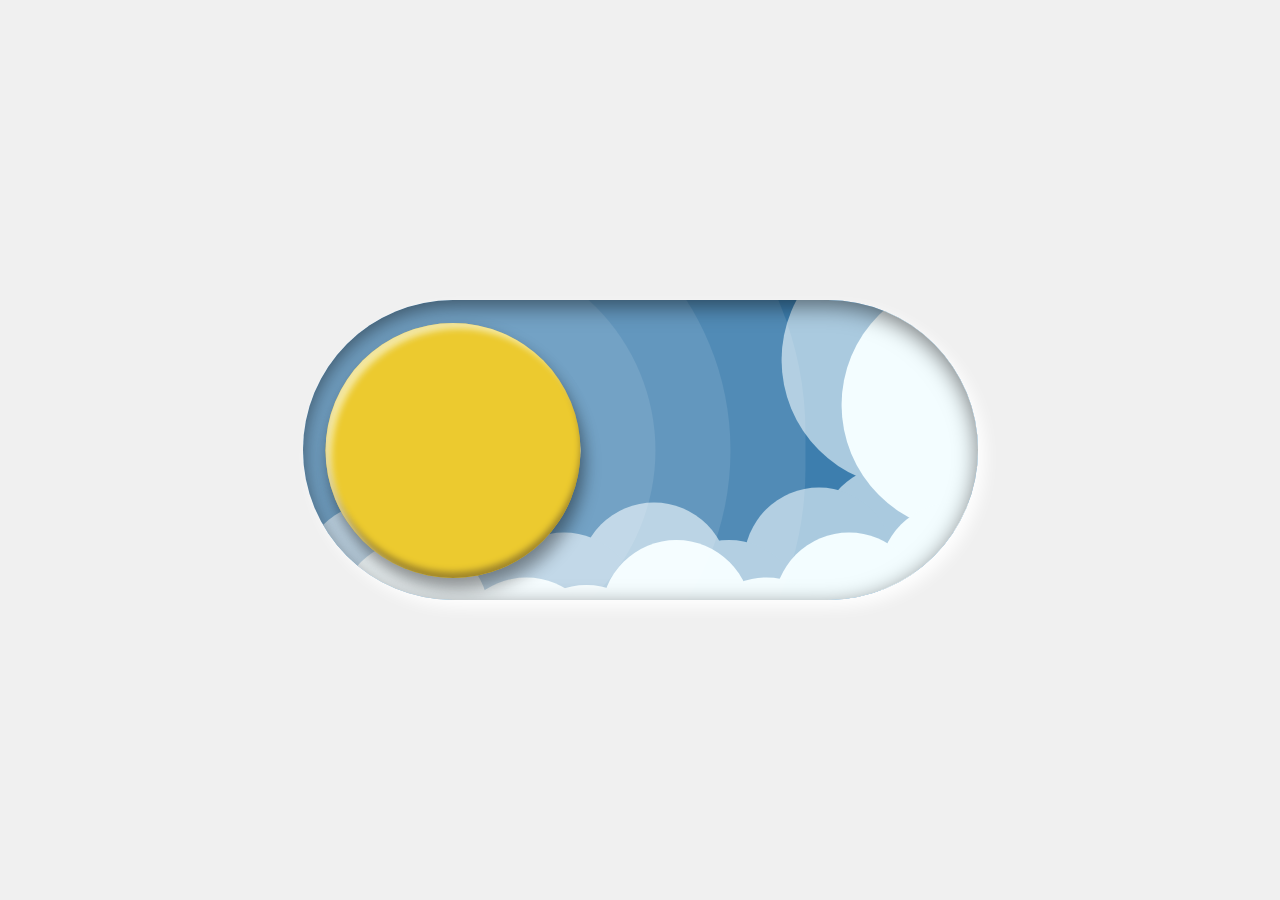
==== theme-toggle/index.html @ 1fe3fe06 "Add theme toggle component" ====
<!doctype html>
<html lang="zh-CN">
<head>
  <meta charset="UTF-8">
  <meta name="viewport" content="width=device-width, initial-scale=1.0">
  <title>Animated Day/Night Theme Toggle</title>
  <link rel="stylesheet" href="style.css">
</head>
<body>
  <button class="theme-toggle" id="theme-toggle-btn" role="switch" aria-checked="false" aria-label="Switch to dark theme">
    <div class="theme-toggle__container">
      <div class="theme-toggle__clouds"></div>
      <div class="theme-toggle__stars">
        <svg xmlns="http://www.w3.org/2000/svg" viewBox="0 0 144 55" fill="none">
          <path fill-rule="evenodd" clip-rule="evenodd" d="M135.831 3.00688C135.055 3.85027 134.111 4.29946 133 4.35447C134.111 4.40947 135.055 4.85867 135.831 5.71123C136.607 6.55462 136.996 7.56303 136.996 8.72727C136.996 7.95722 137.172 7.25134 137.525 6.59129C137.886 5.93124 138.372 5.39954 138.98 5.00535C139.598 4.60199 140.268 4.39114 141 4.35447C139.88 4.2903 138.936 3.85027 138.16 3.00688C137.384 2.16348 136.996 1.16425 136.996 0C136.996 1.16425 136.607 2.16348 135.831 3.00688ZM31 23.3545C32.1114 23.2995 33.0551 22.8503 33.8313 22.0069C34.6075 21.1635 34.9956 20.1642 34.9956 19C34.9956 20.1642 35.3837 21.1635 36.1599 22.0069C36.9361 22.8503 37.8798 23.2903 39 23.3545C38.2679 23.3911 37.5976 23.602 36.9802 24.0053C36.3716 24.3995 35.8864 24.9312 35.5248 25.5913C35.172 26.2513 34.9956 26.9572 34.9956 27.7273C34.9956 26.563 34.6075 25.5546 33.8313 24.7112C33.0551 23.8587 32.1114 23.4095 31 23.3545ZM0 36.3545C1.11136 36.2995 2.05513 35.8503 2.83131 35.0069C3.6075 34.1635 3.99559 33.1642 3.99559 32C3.99559 33.1642 4.38368 34.1635 5.15987 35.0069C5.93605 35.8503 6.87982 36.2903 8 36.3545C7.26792 36.3911 6.59757 36.602 5.98015 37.0053C5.37155 37.3995 4.88644 37.9312 4.52481 38.5913C4.172 39.2513 3.99559 39.9572 3.99559 40.7273C3.99559 39.563 3.6075 38.5546 2.83131 37.7112C2.05513 36.8587 1.11136 36.4095 0 36.3545ZM56.8313 24.0069C56.0551 24.8503 55.1114 25.2995 54 25.3545C55.1114 25.4095 56.0551 25.8587 56.8313 26.7112C57.6075 27.5546 57.9956 28.563 57.9956 29.7273C57.9956 28.9572 58.172 28.2513 58.5248 27.5913C58.8864 26.9312 59.3716 26.3995 59.9802 26.0053C60.5976 25.602 61.2679 25.3911 62 25.3545C60.8798 25.2903 59.9361 24.8503 59.1599 24.0069C58.3837 23.1635 57.9956 22.1642 57.9956 21C57.9956 22.1642 57.6075 23.1635 56.8313 24.0069ZM81 25.3545C82.1114 25.2995 83.0551 24.8503 83.8313 24.0069C84.6075 23.1635 84.9956 22.1642 84.9956 21C84.9956 22.1642 85.3837 23.1635 86.1599 24.0069C86.9361 24.8503 87.8798 25.2903 89 25.3545C88.2679 25.3911 87.5976 25.602 86.9802 26.0053C86.3716 26.3995 85.8864 26.9312 85.5248 27.5913C85.172 28.2513 84.9956 28.9572 84.9956 29.7273C84.9956 28.563 84.6075 27.5546 83.8313 26.7112C83.0551 25.8587 82.1114 25.4095 81 25.3545ZM136 36.3545C137.111 36.2995 138.055 35.8503 138.831 35.0069C139.607 34.1635 139.996 33.1642 139.996 32C139.996 33.1642 140.384 34.1635 141.16 35.0069C141.936 35.8503 142.88 36.2903 144 36.3545C143.268 36.3911 142.598 36.602 141.98 37.0053C141.372 37.3995 140.886 37.9312 140.525 38.5913C140.172 39.2513 139.996 39.9572 139.996 40.7273C139.996 39.563 139.607 38.5546 138.831 37.7112C138.055 36.8587 137.111 36.4095 136 36.3545ZM101.831 49.0069C101.055 49.8503 100.111 50.2995 99 50.3545C100.111 50.4095 101.055 50.8587 101.831 51.7112C102.607 52.5546 102.996 53.563 102.996 54.7273C102.996 53.9572 103.172 53.2513 103.525 52.5913C103.886 51.9312 104.372 51.3995 104.98 51.0053C105.598 50.602 106.268 50.3911 107 50.3545C105.88 50.2903 104.936 49.8503 104.16 49.0069C103.384 48.1635 102.996 47.1642 102.996 46C102.996 47.1642 102.607 48.1635 101.831 49.0069Z" fill="currentColor"></path>
        </svg>
      </div>
      <div class="theme-toggle__sun">
        <div class="theme-toggle__moon-mask">
          <div class="theme-toggle__crater"></div>
          <div class="theme-toggle__crater"></div>
          <div class="theme-toggle__crater"></div>
        </div>
      </div>
    </div>
  </button>
  <script src="script.js"></script>
</body>
</html>
---- theme-toggle/style.css ----
*,
*::before,
*::after {
  box-sizing: border-box;
  margin: 0;
  padding: 0;
}
:root {
  --bg-color: #f0f0f0;
  --transition-standard: 0.3s ease;
  --tutorial-link-color: rgba(29, 31, 44, 0.48);
  --tutorial-link-hover-color: rgba(29, 31, 44, 0.88);
  --tutorial-link-focus-color: rgba(61, 126, 174, 0.42);
}

html.dark {
  --bg-color: #000;
  --tutorial-link-color: rgba(255, 255, 255, 0.52);
  --tutorial-link-hover-color: rgba(255, 255, 255, 0.9);
  --tutorial-link-focus-color: rgba(196, 201, 209, 0.38);
}
body {
  display: grid;
  place-content: center;
  height: 100vh;
  background-color: var(--bg-color);
  transition: background-color var(--transition-standard);
}

.tutorial-links {
  position: fixed;
  top: 1rem;
  left: 1rem;
  z-index: 10;
  display: flex;
  align-items: center;
  gap: 0.625rem;
}
.tutorial-link {
  display: inline-grid;
  place-items: center;
  width: 2.25rem;
  height: 2.25rem;
  color: var(--tutorial-link-color);
  border-radius: 0.5rem;
  opacity: 0.78;
  transition: color var(--transition-standard),
    opacity var(--transition-standard), transform var(--transition-standard);
}

.tutorial-link:hover {
  color: var(--tutorial-link-hover-color);
  opacity: 1;
  transform: translateY(-1px);
}
.tutorial-link:focus-visible {
  outline: 2px solid var(--tutorial-link-focus-color);
  outline-offset: 0.25rem;
}

.tutorial-link svg {
  width: 1.35rem;
  height: 1.35rem;
  display: block;
}

.theme-toggle {
  --base-scale: 120px;
  --toggle-width: 5.625em;
  --toggle-height: 2.5em;
  --radius-pill: 100em;
  --sun-diameter: 2.125em;
  --sun-offset: calc((var(--toggle-height) - var(--sun-diameter)) / 2);
  --bg-toggle-light: #3d7eae;
  --bg-toggle-dark: #1d1f2c;
  --color-sun: #ecca2f;
  --color-moon: #c4c9d1;
  --color-crater: #959db1;
  --color-star: #fff;
  --color-cloud-front: #f3fdff;
  --color-cloud-back: #aacadf;

  --shadow-primary: rgba(0, 0, 0, 0.25);
  --shadow-highlight: rgba(255, 255, 255, 0.94);
  --halo-color: rgba(255, 255, 255, 0.1);
}

.theme-toggle {
  font-size: var(--base-scale);
  background: none;
  border: none;
}
.theme-toggle__container {
  width: var(--toggle-width);
  height: var(--toggle-height);
  background-color: var(--bg-toggle-light);
  border-radius: var(--radius-pill);
  cursor: pointer;

  position: relative;

  transition: background-color var(--transition-standard);

  overflow: hidden;

  box-shadow: 0.06em 0.06em 0.125em var(--shadow-highlight);
}

html.dark .theme-toggle__container {
  background-color: var(--bg-toggle-dark);
}
.theme-toggle__container::after {
  content: "";
  position: absolute;
  inset: 0;
  box-shadow: 0em 0.05em 0.187em rgba(0, 0, 0, 0.5) inset;
  border-radius: var(--radius-pill);
  pointer-events: none;
}

.theme-toggle__sun {
  width: var(--sun-diameter);
  height: var(--sun-diameter);
  background-color: var(--color-sun);
  border-radius: 50%;

  position: absolute;
  top: var(--sun-offset);
  transform: translateX(var(--sun-offset));
  box-shadow: 0.05em 0.125em 0.125em var(--shadow-primary),
    0em 0.05em 0.125em var(--shadow-primary),
    0.05em 0.05em 0.05em 0em rgba(254, 255, 239, 0.61) inset,
    0em -0.05em 0.05em 0em #a1872a inset, 0 0 0 0.625em var(--halo-color),
    0 0 0 1.25em var(--halo-color), 0 0 0 1.875em var(--halo-color);

  transition: transform var(--transition-standard);

  overflow: hidden;
}
html.dark .theme-toggle__container .theme-toggle__sun {
  transform: translateX(
    calc(var(--toggle-width) - var(--sun-diameter) - var(--sun-offset))
  );
}

.theme-toggle__moon-mask {
  position: relative;
  width: 100%;
  height: 100%;
  background-color: var(--color-moon);
  border-radius: inherit;
  transform: translateX(100%);
  transition: transform var(--transition-standard);
  box-shadow: 0.062em 0.062em 0.062em 0em rgba(254, 255, 239, 0.61) inset,
    0em -0.062em 0.062em 0em #969696 inset;
}

html.dark .theme-toggle__container .theme-toggle__moon-mask {
  transform: translateX(0);
}

.theme-toggle__crater {
  position: absolute;
  background-color: var(--color-crater);
  border-radius: 50%;
  box-shadow: 0em 0.03em 0.06em var(--shadow-primary) inset;
}
.theme-toggle__crater:nth-of-type(1) {
  top: 0.75em;
  left: 0.3em;
  width: 0.75em;
  height: 0.75em;
}

.theme-toggle__crater:nth-of-type(2) {
  top: 0.9em;
  left: 1.375em;
  width: 0.375em;
  height: 0.375em;
}

.theme-toggle__crater:nth-of-type(3) {
  top: 0.3em;
  left: 0.8em;
  width: 0.25em;
  height: 0.25em;
}
.theme-toggle__stars {
  position: absolute;
  left: 0.3em;
  transform: translateY(-2em);
  transition: transform var(--transition-standard);
  width: 2.75em;
  color: var(--color-star);
}

html.dark .theme-toggle__container .theme-toggle__stars {
  transform: translateY(0.5em);
}
.theme-toggle__clouds {
  position: absolute;
  left: 0.3em;
  top: 2em;
  transform: translateY(0);
  width: 1.25em;
  height: 1.25em;
  background-color: var(--color-cloud-front);
  border-radius: 50%;
  box-shadow: 0.937em 0.312em var(--color-cloud-front),
    1.437em 0.375em var(--color-cloud-front), 2.187em 0 var(--color-cloud-front),
    2.937em 0.312em var(--color-cloud-front),
    3.625em -0.062em var(--color-cloud-front),
    4.5em -0.312em var(--color-cloud-front),
    4.625em -1.75em 0 0.437em var(--color-cloud-front),
    -0.312em -0.312em var(--color-cloud-back),
    0.5em -0.125em var(--color-cloud-back),
    1.25em -0.062em var(--color-cloud-back),
    2em -0.312em var(--color-cloud-back), 2.625em 0em var(--color-cloud-back),
    3.375em -0.437em var(--color-cloud-back),
    4em -0.625em var(--color-cloud-back),
    4.125em -2.125em 0 0.437em var(--color-cloud-back);
  transition: transform var(--transition-standard);
}

html.dark .theme-toggle__container .theme-toggle__clouds {
  transform: translateY(3em);
}

.theme-toggle__container:hover .theme-toggle__sun {
  transform: translateX(calc(var(--sun-offset) + 0.187em));
}

html.dark .theme-toggle__container:hover .theme-toggle__sun {
  transform: translateX(
    calc(
      var(--toggle-width) - var(--sun-diameter) - var(--sun-offset) - 0.187em
    )
  );
}
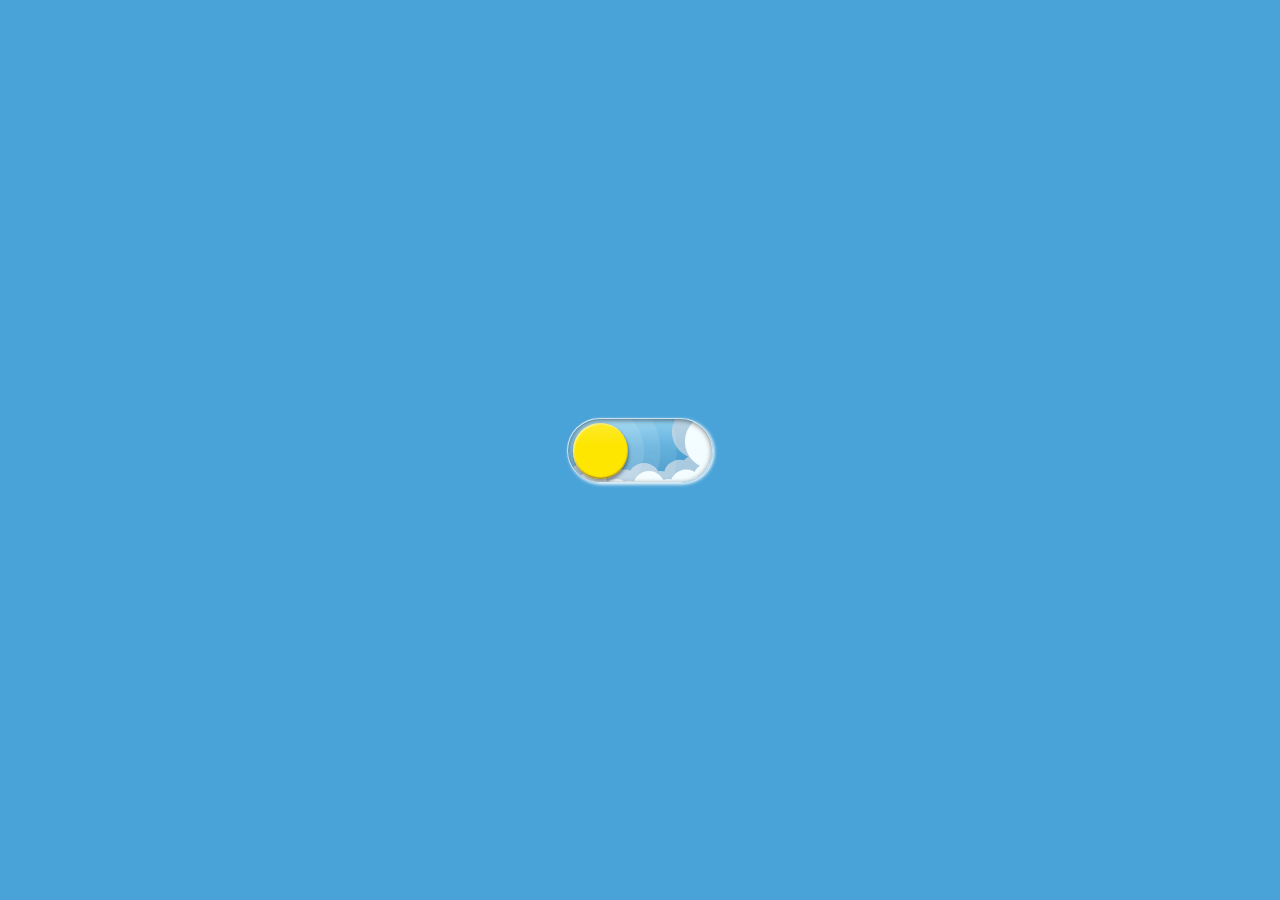
==== commit fecff8b4: "Replicate animated theme toggle and preserve both structures" ====
--- a/theme-toggle/index.html
+++ b/theme-toggle/index.html
@@ -15,13 +15,7 @@
           <path fill-rule="evenodd" clip-rule="evenodd" d="M135.831 3.00688C135.055 3.85027 134.111 4.29946 133 4.35447C134.111 4.40947 135.055 4.85867 135.831 5.71123C136.607 6.55462 136.996 7.56303 136.996 8.72727C136.996 7.95722 137.172 7.25134 137.525 6.59129C137.886 5.93124 138.372 5.39954 138.98 5.00535C139.598 4.60199 140.268 4.39114 141 4.35447C139.88 4.2903 138.936 3.85027 138.16 3.00688C137.384 2.16348 136.996 1.16425 136.996 0C136.996 1.16425 136.607 2.16348 135.831 3.00688ZM31 23.3545C32.1114 23.2995 33.0551 22.8503 33.8313 22.0069C34.6075 21.1635 34.9956 20.1642 34.9956 19C34.9956 20.1642 35.3837 21.1635 36.1599 22.0069C36.9361 22.8503 37.8798 23.2903 39 23.3545C38.2679 23.3911 37.5976 23.602 36.9802 24.0053C36.3716 24.3995 35.8864 24.9312 35.5248 25.5913C35.172 26.2513 34.9956 26.9572 34.9956 27.7273C34.9956 26.563 34.6075 25.5546 33.8313 24.7112C33.0551 23.8587 32.1114 23.4095 31 23.3545ZM0 36.3545C1.11136 36.2995 2.05513 35.8503 2.83131 35.0069C3.6075 34.1635 3.99559 33.1642 3.99559 32C3.99559 33.1642 4.38368 34.1635 5.15987 35.0069C5.93605 35.8503 6.87982 36.2903 8 36.3545C7.26792 36.3911 6.59757 36.602 5.98015 37.0053C5.37155 37.3995 4.88644 37.9312 4.52481 38.5913C4.172 39.2513 3.99559 39.9572 3.99559 40.7273C3.99559 39.563 3.6075 38.5546 2.83131 37.7112C2.05513 36.8587 1.11136 36.4095 0 36.3545ZM56.8313 24.0069C56.0551 24.8503 55.1114 25.2995 54 25.3545C55.1114 25.4095 56.0551 25.8587 56.8313 26.7112C57.6075 27.5546 57.9956 28.563 57.9956 29.7273C57.9956 28.9572 58.172 28.2513 58.5248 27.5913C58.8864 26.9312 59.3716 26.3995 59.9802 26.0053C60.5976 25.602 61.2679 25.3911 62 25.3545C60.8798 25.2903 59.9361 24.8503 59.1599 24.0069C58.3837 23.1635 57.9956 22.1642 57.9956 21C57.9956 22.1642 57.6075 23.1635 56.8313 24.0069ZM81 25.3545C82.1114 25.2995 83.0551 24.8503 83.8313 24.0069C84.6075 23.1635 84.9956 22.1642 84.9956 21C84.9956 22.1642 85.3837 23.1635 86.1599 24.0069C86.9361 24.8503 87.8798 25.2903 89 25.3545C88.2679 25.3911 87.5976 25.602 86.9802 26.0053C86.3716 26.3995 85.8864 26.9312 85.5248 27.5913C85.172 28.2513 84.9956 28.9572 84.9956 29.7273C84.9956 28.563 84.6075 27.5546 83.8313 26.7112C83.0551 25.8587 82.1114 25.4095 81 25.3545ZM136 36.3545C137.111 36.2995 138.055 35.8503 138.831 35.0069C139.607 34.1635 139.996 33.1642 139.996 32C139.996 33.1642 140.384 34.1635 141.16 35.0069C141.936 35.8503 142.88 36.2903 144 36.3545C143.268 36.3911 142.598 36.602 141.98 37.0053C141.372 37.3995 140.886 37.9312 140.525 38.5913C140.172 39.2513 139.996 39.9572 139.996 40.7273C139.996 39.563 139.607 38.5546 138.831 37.7112C138.055 36.8587 137.111 36.4095 136 36.3545ZM101.831 49.0069C101.055 49.8503 100.111 50.2995 99 50.3545C100.111 50.4095 101.055 50.8587 101.831 51.7112C102.607 52.5546 102.996 53.563 102.996 54.7273C102.996 53.9572 103.172 53.2513 103.525 52.5913C103.886 51.9312 104.372 51.3995 104.98 51.0053C105.598 50.602 106.268 50.3911 107 50.3545C105.88 50.2903 104.936 49.8503 104.16 49.0069C103.384 48.1635 102.996 47.1642 102.996 46C102.996 47.1642 102.607 48.1635 101.831 49.0069Z" fill="currentColor"></path>
         </svg>
       </div>
-      <div class="theme-toggle__sun">
-        <div class="theme-toggle__moon-mask">
-          <div class="theme-toggle__crater"></div>
-          <div class="theme-toggle__crater"></div>
-          <div class="theme-toggle__crater"></div>
-        </div>
-      </div>
+      <div class="theme-toggle__sun"></div>
     </div>
   </button>
   <script src="script.js"></script>
--- a/theme-toggle/style.css
+++ b/theme-toggle/style.css
@@ -5,9 +5,31 @@
   margin: 0;
   padding: 0;
 }
+@property --thumb-c1 { syntax: "<color>"; inherits: true; initial-value: #fee600; }
+@property --thumb-c2 { syntax: "<color>"; inherits: true; initial-value: #fee600; }
+@property --thumb-c3 { syntax: "<color>"; inherits: true; initial-value: #fee600; }
+@property --thumb-c4 { syntax: "<color>"; inherits: true; initial-value: #fee600; }
+@property --crater-c1 { syntax: "<color>"; inherits: true; initial-value: transparent; }
+@property --crater-c2 { syntax: "<color>"; inherits: true; initial-value: transparent; }
+@property --crater-c3 { syntax: "<color>"; inherits: true; initial-value: transparent; }
+@keyframes thumb-to-night {
+  0% { --thumb-c1: #fee600; --thumb-c2: #fee600; --thumb-c3: #fee600; --thumb-c4: #fee600; --crater-c1: transparent; --crater-c2: transparent; --crater-c3: transparent; }
+  33% { --thumb-c1: #c4d8b4; --thumb-c2: #c4d8b4; --thumb-c3: #c4d8b4; --thumb-c4: #c4d8b4; --crater-c1: transparent; --crater-c2: transparent; --crater-c3: transparent; }
+  66% { --thumb-c1: #c4d8b4; --thumb-c2: #c4d8b4; --thumb-c3: #c4d8b4; --thumb-c4: #c4d8b4; --crater-c1: #9aafbd; --crater-c2: #9aafbd; --crater-c3: #9aafbd; }
+  100% { --thumb-c1: #b5d5e2; --thumb-c2: #b5d5e2; --thumb-c3: #b5d5e2; --thumb-c4: #b5d5e2; --crater-c1: #7186a4; --crater-c2: #7f93ad; --crater-c3: #7f93ad; }
+}
+@keyframes thumb-to-day {
+  0% { --thumb-c1: #b5d5e2; --thumb-c2: #b5d5e2; --thumb-c3: #b5d5e2; --thumb-c4: #b5d5e2; --crater-c1: #7186a4; --crater-c2: #7f93ad; --crater-c3: #7f93ad; }
+  34% { --thumb-c1: #c4d8b4; --thumb-c2: #c4d8b4; --thumb-c3: #c4d8b4; --thumb-c4: #c4d8b4; --crater-c1: #9aafbd; --crater-c2: #9aafbd; --crater-c3: #9aafbd; }
+  67% { --thumb-c1: #c4d8b4; --thumb-c2: #c4d8b4; --thumb-c3: #c4d8b4; --thumb-c4: #c4d8b4; --crater-c1: transparent; --crater-c2: transparent; --crater-c3: transparent; }
+  100% { --thumb-c1: #fee600; --thumb-c2: #fee600; --thumb-c3: #fee600; --thumb-c4: #fee600; --crater-c1: transparent; --crater-c2: transparent; --crater-c3: transparent; }
+}
+@keyframes craters-to-night { from { transform: rotate(0deg); } to { transform: rotate(-20deg); } }
+@keyframes craters-to-day { from { transform: rotate(-20deg); } to { transform: rotate(0deg); } }
 :root {
-  --bg-color: #f0f0f0;
-  --transition-standard: 0.3s ease;
+  --bg-color: #4aa3d8;
+  --transition-standard: 0.8s ease;
+  --theme-animation-duration: 1.4s;
   --tutorial-link-color: rgba(29, 31, 44, 0.48);
   --tutorial-link-hover-color: rgba(29, 31, 44, 0.88);
   --tutorial-link-focus-color: rgba(61, 126, 174, 0.42);
@@ -65,14 +87,14 @@
 }
 
 .theme-toggle {
-  --base-scale: 120px;
+  --base-scale: 26px;
   --toggle-width: 5.625em;
   --toggle-height: 2.5em;
   --radius-pill: 100em;
   --sun-diameter: 2.125em;
   --sun-offset: calc((var(--toggle-height) - var(--sun-diameter)) / 2);
-  --bg-toggle-light: #3d7eae;
-  --bg-toggle-dark: #1d1f2c;
+  --bg-toggle-light: linear-gradient(180deg, #63bce9 0%, #3d8fc3 100%);
+  --bg-toggle-dark: linear-gradient(180deg, #252936 0%, #0b0d12 100%);
   --color-sun: #ecca2f;
   --color-moon: #c4c9d1;
   --color-crater: #959db1;
@@ -93,13 +115,14 @@
 .theme-toggle__container {
   width: var(--toggle-width);
   height: var(--toggle-height);
-  background-color: var(--bg-toggle-light);
+  background: var(--bg-toggle-light);
+  border: 0.035em solid rgba(255, 255, 255, 0.72);
   border-radius: var(--radius-pill);
   cursor: pointer;
 
   position: relative;
 
-  transition: background-color var(--transition-standard);
+  transition: background var(--transition-standard);
 
   overflow: hidden;
 
@@ -107,21 +130,33 @@
 }
 
 html.dark .theme-toggle__container {
-  background-color: var(--bg-toggle-dark);
+  background: var(--bg-toggle-dark);
 }
 .theme-toggle__container::after {
   content: "";
   position: absolute;
   inset: 0;
   box-shadow: 0em 0.05em 0.187em rgba(0, 0, 0, 0.5) inset;
+  background: linear-gradient(180deg, rgba(255, 255, 255, 0.2), transparent 42%);
   border-radius: var(--radius-pill);
   pointer-events: none;
 }
 
 .theme-toggle__sun {
+  --sun-gradient: radial-gradient(
+    circle at 34% 27%,
+    var(--thumb-c1) 0%,
+    color-mix(in srgb, var(--thumb-c1), var(--thumb-c2) 35%) 14%,
+    var(--thumb-c2) 28%,
+    color-mix(in srgb, var(--thumb-c2), var(--thumb-c3) 50%) 45%,
+    var(--thumb-c3) 64%,
+    color-mix(in srgb, var(--thumb-c3), var(--thumb-c4) 50%) 82%,
+    var(--thumb-c4) 100%
+  );
   width: var(--sun-diameter);
   height: var(--sun-diameter);
-  background-color: var(--color-sun);
+  background:
+    var(--sun-gradient);
   border-radius: 50%;
 
   position: absolute;
@@ -133,58 +168,38 @@
     0em -0.05em 0.05em 0em #a1872a inset, 0 0 0 0.625em var(--halo-color),
     0 0 0 1.25em var(--halo-color), 0 0 0 1.875em var(--halo-color);
 
-  transition: transform var(--transition-standard);
+  transition: transform var(--transition-standard),
+    --thumb-c1 var(--transition-standard), --thumb-c2 var(--transition-standard),
+    --thumb-c3 var(--transition-standard), --thumb-c4 var(--transition-standard),
+    --crater-c1 var(--transition-standard), --crater-c2 var(--transition-standard),
+    --crater-c3 var(--transition-standard);
 
   overflow: hidden;
 }
+.theme-toggle__sun::before {
+  content: "";
+  position: absolute;
+  inset: 0;
+  border-radius: inherit;
+  background:
+    radial-gradient(circle at 38% 61%, var(--crater-c1) 0 15%, transparent 16%),
+    radial-gradient(circle at 69% 31%, var(--crater-c2) 0 8%, transparent 9%),
+    radial-gradient(circle at 73% 73%, var(--crater-c3) 0 11%, transparent 12%);
+  transform-origin: 50% 50%;
+  pointer-events: none;
+}
 html.dark .theme-toggle__container .theme-toggle__sun {
+  --thumb-c1: #b5d5e2; --thumb-c2: #b5d5e2; --thumb-c3: #b5d5e2; --thumb-c4: #b5d5e2;
+  --crater-c1: #7186a4; --crater-c2: #7f93ad; --crater-c3: #7f93ad;
   transform: translateX(
     calc(var(--toggle-width) - var(--sun-diameter) - var(--sun-offset))
   );
 }
-
-.theme-toggle__moon-mask {
-  position: relative;
-  width: 100%;
-  height: 100%;
-  background-color: var(--color-moon);
-  border-radius: inherit;
-  transform: translateX(100%);
-  transition: transform var(--transition-standard);
-  box-shadow: 0.062em 0.062em 0.062em 0em rgba(254, 255, 239, 0.61) inset,
-    0em -0.062em 0.062em 0em #969696 inset;
-}
-
-html.dark .theme-toggle__container .theme-toggle__moon-mask {
-  transform: translateX(0);
-}
-
-.theme-toggle__crater {
-  position: absolute;
-  background-color: var(--color-crater);
-  border-radius: 50%;
-  box-shadow: 0em 0.03em 0.06em var(--shadow-primary) inset;
-}
-.theme-toggle__crater:nth-of-type(1) {
-  top: 0.75em;
-  left: 0.3em;
-  width: 0.75em;
-  height: 0.75em;
-}
-
-.theme-toggle__crater:nth-of-type(2) {
-  top: 0.9em;
-  left: 1.375em;
-  width: 0.375em;
-  height: 0.375em;
-}
-
-.theme-toggle__crater:nth-of-type(3) {
-  top: 0.3em;
-  left: 0.8em;
-  width: 0.25em;
-  height: 0.25em;
-}
+html.dark.is-animating .theme-toggle__sun { animation: thumb-to-night var(--theme-animation-duration) ease both; }
+html:not(.dark).is-animating .theme-toggle__sun { animation: thumb-to-day var(--theme-animation-duration) ease both; }
+html.dark.is-animating .theme-toggle__sun::before { animation: craters-to-night var(--theme-animation-duration) ease both; }
+html:not(.dark).is-animating .theme-toggle__sun::before { animation: craters-to-day var(--theme-animation-duration) ease both; }
+
 .theme-toggle__stars {
   position: absolute;
   left: 0.3em;
